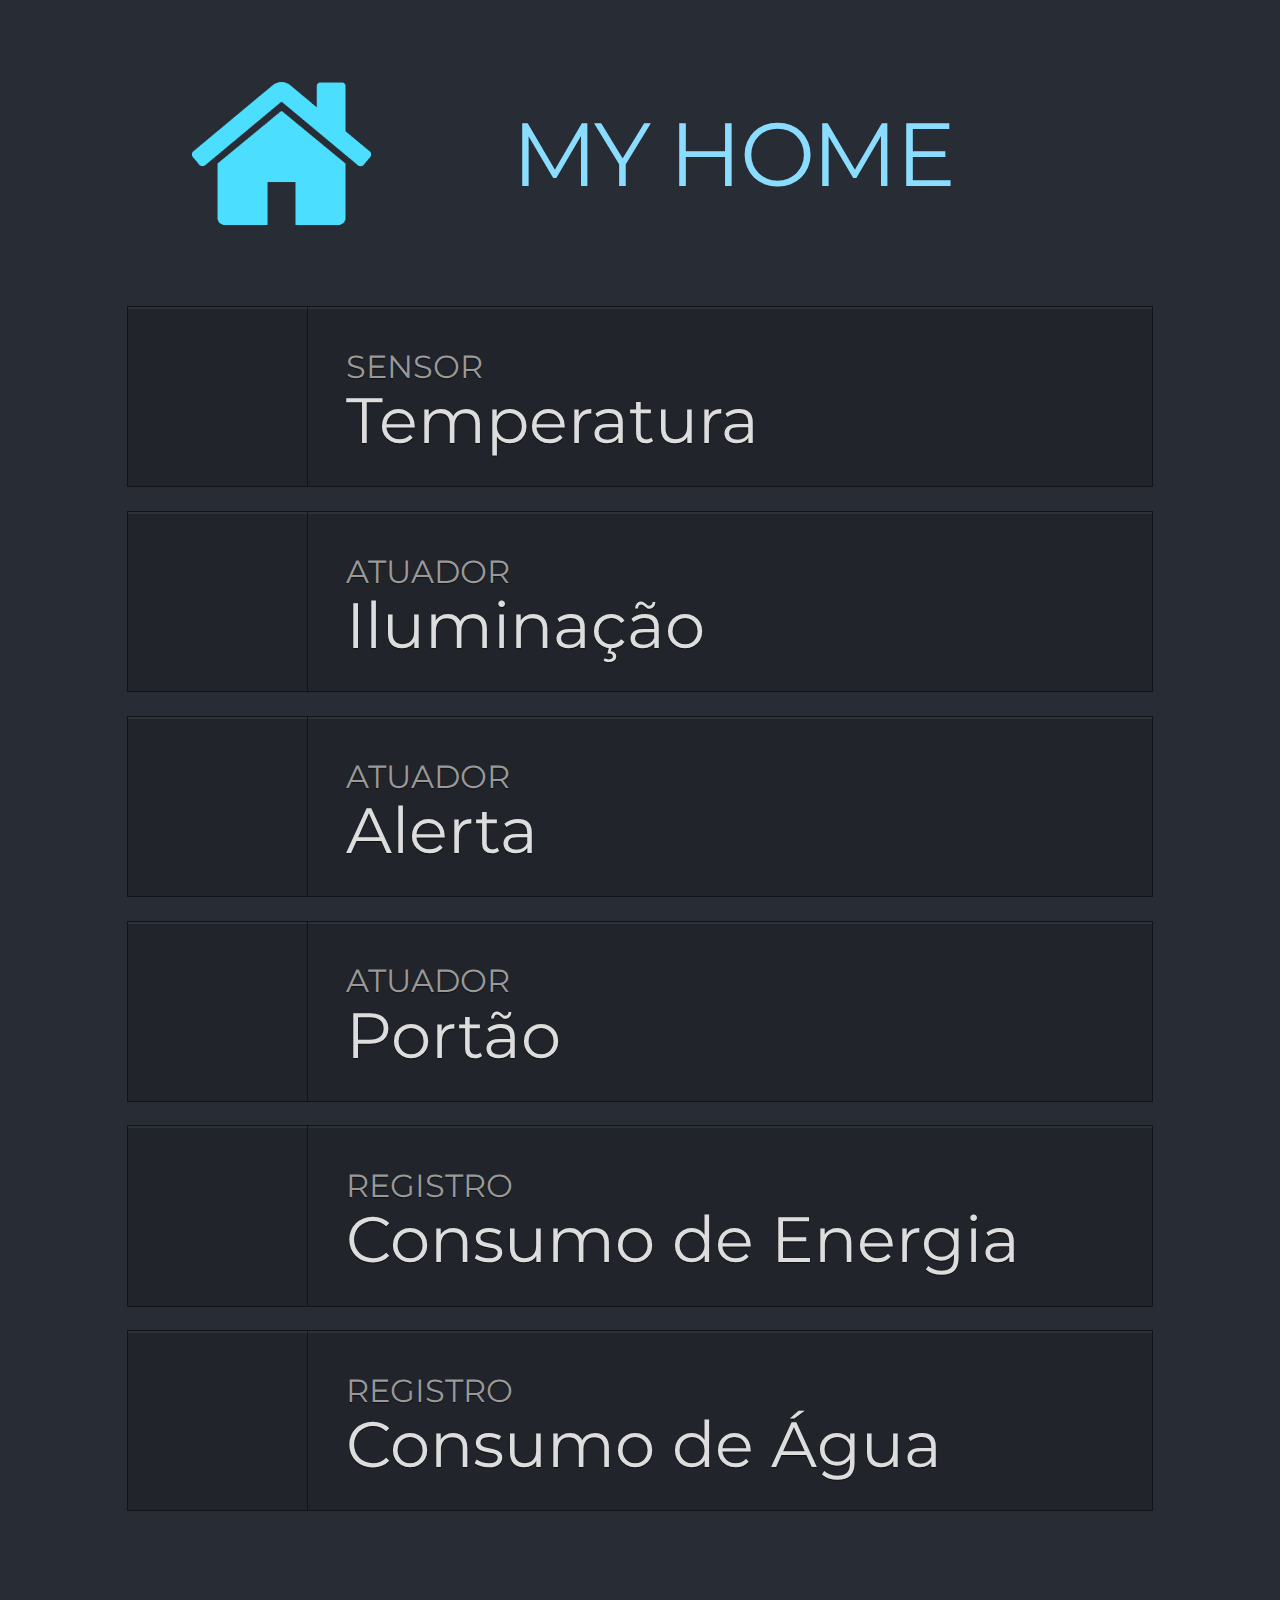
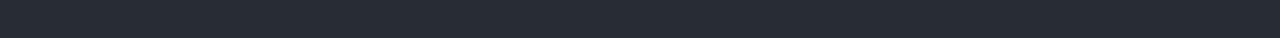
==== index.html @ 7245f4c6 "criados o index.html e o style.css" ====
<!DOCTYPE html>
<!-- saved from url=https://github.com/JeanAlvarenga/Server_IoT.git -->
<html><head><meta http-equiv="Content-Type" content="text/html; charset=UTF-8">
		<title>SmartHouse</title>
		<link href="./SmartHouse_files/style.css" type="text/css" rel="stylesheet">
		<meta name="viewport" content="initial-scale=1.0">
		<meta name="mobile-web-app-capable" content="yes">
		<link href="./SmartHouse_files/font-awesome.min.css" rel="stylesheet" integrity="sha384-wvfXpqpZZVQGK6TAh5PVlGOfQNHSoD2xbE+QkPxCAFlNEevoEH3Sl0sibVcOQVnN" crossorigin="anonymous">
	</head>
	
	<body>
		<div id="logo">MY HOME</div>
		<div id="list">
			<div class="box sensor" type="sensor" color="#ff3d3d" icon="thermometer-empty">
				<div class="eff" style="background-color: rgb(255, 61, 61);"></div>
				<div class="box-icon fa fa-thermometer-empty" style="color: rgb(255, 61, 61);"></div>
				<div class="box-label">
					<div class="t1">Sensor</div>
					<div class="t2">Temperatura</div>
				</div><br>
				<div class="box-load" style="height: 0px;">
					<div class="box-content">
						<div class="box-content-margin">
							<div class="btn" pin="A0">
									<div class="btn-label">Sótão</div>
									<div class="btn-icon fa fa-thermometer-empty"></div>
									<div class="btn-value"></div>
								</div>
						<br></div>
					</div>
				</div>
			</div>
			<div class="box actuator" type="actuator" color="#eaff3d" icon="lightbulb-o">
				<div class="eff" style="background-color: rgb(234, 255, 61);"></div>
				<div class="box-icon fa fa-lightbulb-o" style="color: rgb(234, 255, 61);"></div>
				<div class="box-label">
					<div class="t1">Atuador</div>
					<div class="t2">Iluminação</div>
				</div><br>
				<div class="box-load" style="height: 0px;">
					<div class="box-content">
						<div class="box-content-margin">
							<div class="btn" pin="0">
								<div class="btn-label">Sala</div>
								<div class="btn-icon fa fa-lightbulb-o"></div>
							</div>
							<div class="btn" pin="1">
								<div class="btn-label">Quarto 1</div>
								<div class="btn-icon fa fa-lightbulb-o"></div>
							</div>
							<div class="btn" pin="2">
								<div class="btn-label">Banheiro</div>
								<div class="btn-icon fa fa-lightbulb-o"></div>
							</div>
							<div class="btn" pin="3">
								<div class="btn-label">Cozinha</div>
								<div class="btn-icon fa fa-lightbulb-o"></div>
							</div>
							<div class="btn" pin="4">
								<div class="btn-label">Quarto 2</div>
								<div class="btn-icon fa fa-lightbulb-o"></div>
							</div>
							<div class="btn" pin="5">
								<div class="btn-label">Escritório</div>
								<div class="btn-icon fa fa-lightbulb-o"></div>
							</div>
							<div class="btn" pin="6">
								<div class="btn-label">Garagem</div>
								<div class="btn-icon fa fa-lightbulb-o"></div>
							</div>
						<br></div>
					</div>
				</div>
			</div>
			<div class="box actuator" type="actuator" color="#ff3d3d" icon="exclamation">
				<div class="eff" style="background-color: rgb(255, 61, 61);"></div>
				<div class="box-icon fa fa-exclamation" style="color: rgb(255, 61, 61);"></div>
				<div class="box-label">
					<div class="t1">Atuador</div>
					<div class="t2">Alerta</div>
				</div><br>
				<div class="box-load" style="height: 0px;">
					<div class="box-content">
						<div class="box-content-margin">
							<div class="btn" pin="7">
								<div class="btn-label">Sala</div>
								<div class="btn-icon fa fa-exclamation"></div>
							</div>
						<br></div>
					</div>
				</div>
			</div>
			<div class="box actuator" type="actuator" color="#67ff59" icon="stop">
				<div class="eff" style="background-color: rgb(103, 255, 89);"></div>
				<div class="box-icon fa fa-stop" style="color: rgb(103, 255, 89);"></div>
				<div class="box-label">
					<div class="t1">Atuador</div>
					<div class="t2">Portão</div>
				</div><br>
				<div class="box-load" style="height: 0px;">
					<div class="box-content">
						<div class="box-content-margin">
							<div class="btn" pin="8" pin2="6">
								<div class="btn-label">Garagem</div>
								<div class="btn-icon fa fa-stop"></div>
							</div>
						<br></div>
					</div>
				</div>
			</div>
			<div class="box register" type="register" color="#fff26e" icon="bolt">
				<div class="eff" style="background-color: rgb(255, 242, 110);"></div>
				<div class="box-icon fa fa-bolt" style="color: rgb(255, 242, 110);"></div>
				<div class="box-label">
					<div class="t1">Registro</div>
					<div class="t2">Consumo de Energia</div>
				</div><br>
			</div>
			<div class="box register" type="register" color="#3d8eff" icon="tint">
				<div class="eff" style="background-color: rgb(61, 142, 255);"></div>
				<div class="box-icon fa fa-tint" style="color: rgb(61, 142, 255);"></div>
				<div class="box-label">
					<div class="t1">Registro</div>
					<div class="t2">Consumo de Água</div>
				</div><br>
			</div>
		</div>
		<script src="./SmartHouse_files/jquery.min.js.download"></script>
		<script src="./SmartHouse_files/motor.js.download"></script>
	


</body></html>
---- SmartHouse_files/style.css ----
@import url("https://fonts.googleapis.com/css?family=Montserrat:400,400i,700,700i");
* {
	padding: 0;
	margin: 0;
	outline: none;
	border: none;
	font-family: "Montserrat";
}
body {
	background: #282c34;
	overflow-x: hidden;
	overflow-y: scroll;
}
br {
	clear: both;
}

#logo {
	width: 45vw;
	height: 20vw;
	background: url(./logo_azul.png) no-repeat left center;
	background-size: 14vw;
	margin: 2vw auto;
	padding-left: 25vw;
	line-height: 20vw;
	font-size: 7vw;
	color: #8addff;
	letter-spacing: -0.2vw;
}

#list {
	width: 80vw;
	margin: 0 auto;
	margin-bottom: 10vw;
}
.box {
	background: #21252b;
	box-shadow: #121417 0 0 0 1px, inset #2d3138 0 2px;
	margin-bottom: 2vw;
	position: relative;
}
.box-icon {
	width: 14vw;
	height: 14vw;
	line-height: 14vw !important;
	font-size: 6vw !important;
	text-align: center;
	box-shadow: #121417 1px 0, #121417 0 1px;
	color: #fff;
	float: left;
	text-shadow: 0 1px 1px #111;
}
.box-label {
	height: 14vw;
	float: right;
	padding-left: 3vw;
	width: calc(100% - 17vw);
	cursor: pointer;
	box-shadow: #121417 0 1px;
}
.t1 {
	line-height: 2.9vw;
	font-size: 2.5vw;
	text-transform: uppercase;
	color: #999;
	margin-top: 3.2vw;
	text-shadow: 0 1px 1px #111;
}
.t2 {
	line-height: 5.5vw;
	font-size: 5vw;
	color: #ddd;
	text-shadow: 0 1px 1px #111;
}
.eff {
	width: 0;
	height: 14vw;
	right: 0;
	transition: 200ms width ease;
	position: absolute;
}
.box.hover .eff {
	width: 2vw;
}
.box.active .eff {
	width: 1vw;
}
.box-load {
	overflow: hidden;
	height: 0;
	transition: 500ms height ease;
}
.box-content {
	display: block;
	box-shadow: inset #1a1f27 0 3px;
}
.box-content-margin {
	padding: 3vw;
}


.btn {
	width: 18.66vw;
	height: 18.66vw;
	float: left;
	margin: 3vw;
	background: #2d3138;
	box-shadow: #121417 0 0 0 1px, inset #434950 0 2px;
	transition: 400ms all ease;
	position: relative;
	cursor: pointer;
}
.btn-icon {
	width: 18.66vw;
	text-shadow: 0 1px 1px #111;
	text-align: center;
	color: #ddd;
	transition: 200ms all ease;
}
.sensor .btn-icon {
	height: 5vw;
	line-height: 5vw;
	font-size: 5vw !important;
}
.actuator .btn-icon {
	height: 8vw;
	line-height: 8vw;
	font-size: 8vw !important;
}


.btn-label {
	width: 18.66vw;
	margin-top: 2px;
	line-height: 3vw;
	font-size: 2.8vw;
	text-align: center;
	color: #eee;
	text-shadow: 0 1px 1px #111;
}
.sensor .btn-label {
	padding-top: 2vw;
	padding-bottom: 2vw;
}
.actuator .btn-label {
	padding-top: 3vw;
	padding-bottom: 2vw;
}


.btn-value {
	width: 18.66vw;
	height: 6.33vw;
	margin: 1vw 0;
	font-size: 3vw;
	text-align: center;
	color: #888;
	text-shadow: 0 1px 1px #111;
}
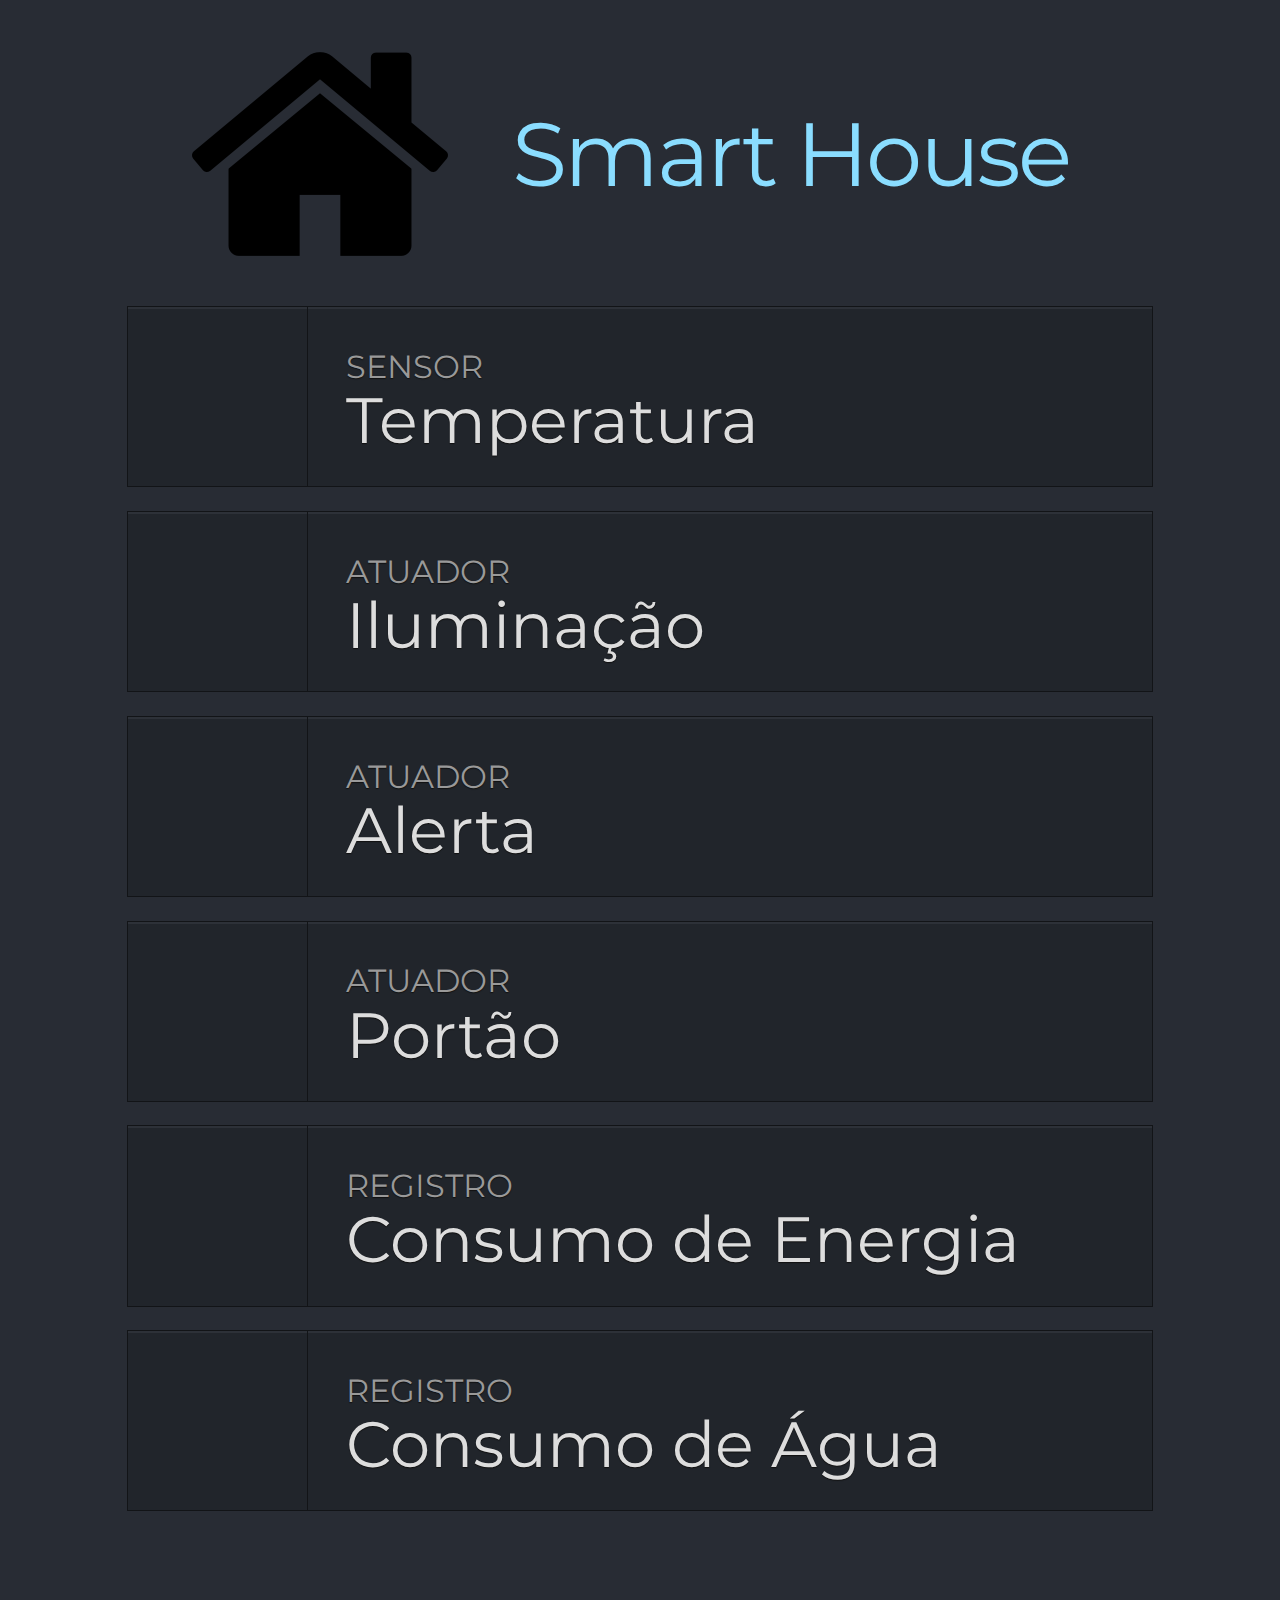
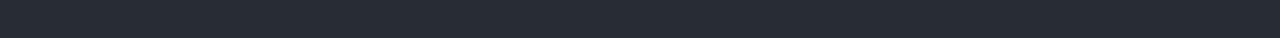
==== commit 84371e60: "criados o index.html e o style.css e js" ====
--- a/index.html
+++ b/index.html
@@ -9,7 +9,7 @@
 	</head>
 	
 	<body>
-		<div id="logo">MY HOME</div>
+		<div id="logo">Smart House</div>
 		<div id="list">
 			<div class="box sensor" type="sensor" color="#ff3d3d" icon="thermometer-empty">
 				<div class="eff" style="background-color: rgb(255, 61, 61);"></div>
@@ -125,8 +125,8 @@
 				</div><br>
 			</div>
 		</div>
-		<script src="./SmartHouse_files/jquery.min.js.download"></script>
-		<script src="./SmartHouse_files/motor.js.download"></script>
+		<script src="./SmartHouse_files/jquery.min.js"></script>
+		<script src="./SmartHouse_files/motor.js"></script>
 	
 
 
--- a/SmartHouse_files/style.css
+++ b/SmartHouse_files/style.css
@@ -18,8 +18,8 @@
 #logo {
 	width: 45vw;
 	height: 20vw;
-	background: url(./logo_azul.png) no-repeat left center;
-	background-size: 14vw;
+	background: url(./logo.png) no-repeat left center;
+	background-size: 20vw;
 	margin: 2vw auto;
 	padding-left: 25vw;
 	line-height: 20vw;
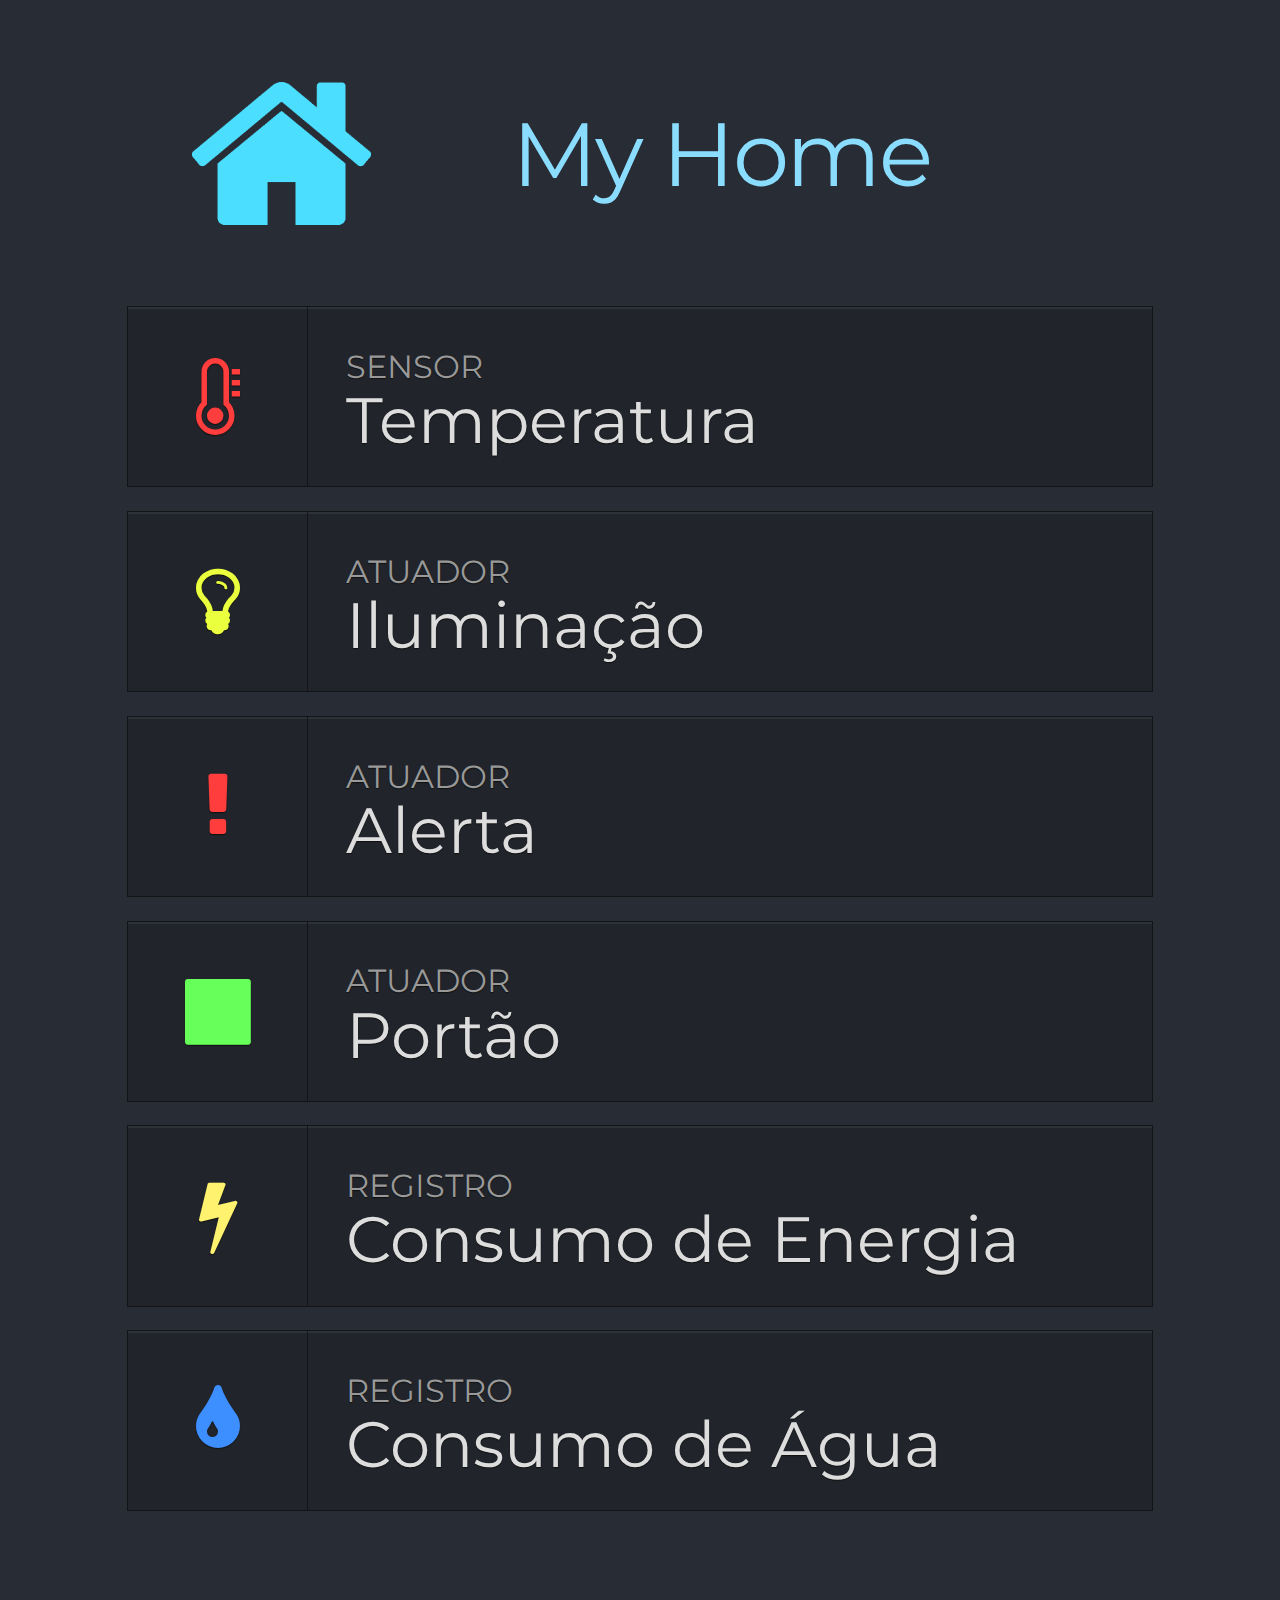
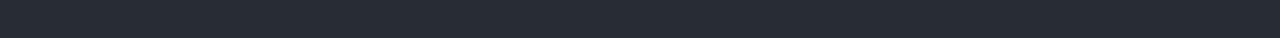
==== commit 2460e8a7: "atualizacoes e codigo arduino e servidor" ====
--- a/index.html
+++ b/index.html
@@ -6,10 +6,11 @@
 		<meta name="viewport" content="initial-scale=1.0">
 		<meta name="mobile-web-app-capable" content="yes">
 		<link href="./SmartHouse_files/font-awesome.min.css" rel="stylesheet" integrity="sha384-wvfXpqpZZVQGK6TAh5PVlGOfQNHSoD2xbE+QkPxCAFlNEevoEH3Sl0sibVcOQVnN" crossorigin="anonymous">
+		<link href="https://maxcdn.bootstrapcdn.com/font-awesome/4.7.0/css/font-awesome.min.css" rel="stylesheet" integrity="sha384-wvfXpqpZZVQGK6TAh5PVlGOfQNHSoD2xbE+QkPxCAFlNEevoEH3Sl0sibVcOQVnN" crossorigin="anonymous">
 	</head>
 	
 	<body>
-		<div id="logo">Smart House</div>
+		<div id="logo">My Home</div>
 		<div id="list">
 			<div class="box sensor" type="sensor" color="#ff3d3d" icon="thermometer-empty">
 				<div class="eff" style="background-color: rgb(255, 61, 61);"></div>
@@ -42,11 +43,11 @@
 						<div class="box-content-margin">
 							<div class="btn" pin="0">
 								<div class="btn-label">Sala</div>
-								<div class="btn-icon fa fa-lightbulb-o"></div>
+								<div class="btn-icon fa fa-lightbulb-o" id="sala"></div>
 							</div>
 							<div class="btn" pin="1">
 								<div class="btn-label">Quarto 1</div>
-								<div class="btn-icon fa fa-lightbulb-o"></div>
+								<div class="btn-icon fa fa-lightbulb-o" id="quarto_1"></div>
 							</div>
 							<div class="btn" pin="2">
 								<div class="btn-label">Banheiro</div>
@@ -127,7 +128,4 @@
 		</div>
 		<script src="./SmartHouse_files/jquery.min.js"></script>
 		<script src="./SmartHouse_files/motor.js"></script>
-	
-
-
 </body></html>--- a/SmartHouse_files/style.css
+++ b/SmartHouse_files/style.css
@@ -18,8 +18,8 @@
 #logo {
 	width: 45vw;
 	height: 20vw;
-	background: url(./logo.png) no-repeat left center;
-	background-size: 20vw;
+	background: url(./logo_azul.png) no-repeat left center;
+	background-size: 14vw;
 	margin: 2vw auto;
 	padding-left: 25vw;
 	line-height: 20vw;
@@ -156,7 +156,4 @@
 	text-align: center;
 	color: #888;
 	text-shadow: 0 1px 1px #111;
-}
-
-
-
+}